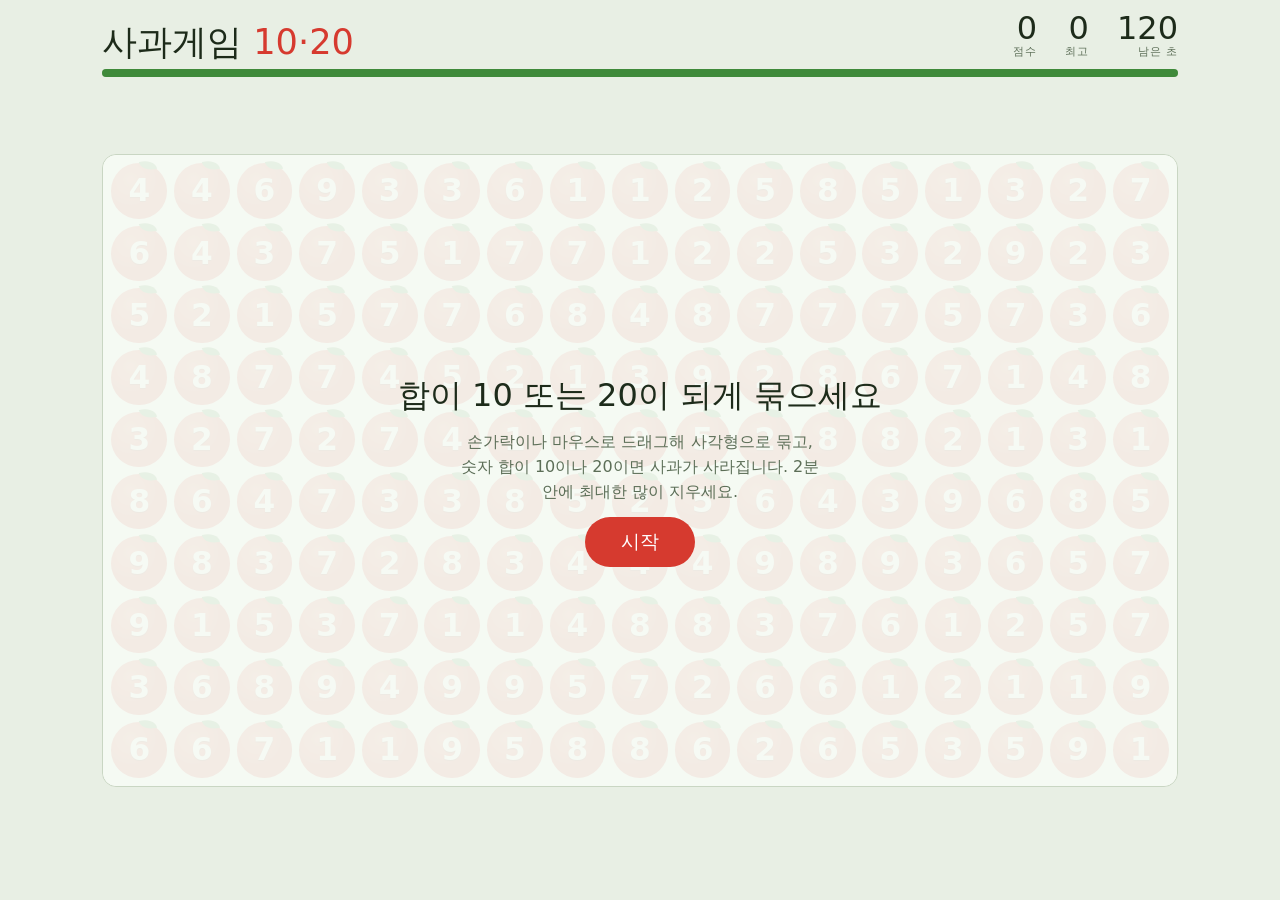
==== apple-game/index.html @ f0b2a9c8 "Add mobile-friendly Apple Game (sum 10 or 20) as standalone web app Co-Authored-By: Claude Sonnet 5." ====
<!doctype html>
<html lang="ko">
<head>
<meta charset="utf-8">
<meta name="viewport" content="width=device-width, initial-scale=1, viewport-fit=cover, user-scalable=no">
<meta name="theme-color" content="#e8efe4">
<meta name="mobile-web-app-capable" content="yes">
<meta name="apple-mobile-web-app-capable" content="yes">
<title>사과게임 10·20</title>
<link rel="manifest" href="manifest.webmanifest">
<link rel="icon" href="icon.svg" type="image/svg+xml">
<link rel="stylesheet" href="style.css">
</head>
<body>
<main class="app">
  <header>
    <h1>사과게임 <span>10·20</span></h1>
    <div class="stats">
      <div class="stat"><b id="score">0</b><small>점수</small></div>
      <div class="stat"><b id="best">0</b><small>최고</small></div>
      <div class="stat"><b id="time">120</b><small>남은 초</small></div>
    </div>
  </header>

  <div class="timer" id="timerbar"><i id="timerfill"></i></div>

  <section class="stage">
    <div class="boardbox" id="boardbox">
      <div id="board" role="grid" aria-label="사과 격자"></div>
      <div class="overlay" id="overlay">
        <h2 id="ov-title">합이 10 또는 20이 되게 묶으세요</h2>
        <p id="ov-text">손가락이나 마우스로 드래그해 사각형으로 묶고, 숫자 합이 10이나 20이면 사과가 사라집니다. 2분 안에 최대한 많이 지우세요.</p>
        <button id="start" type="button">시작</button>
      </div>
    </div>
  </section>

  <div class="live" id="live" aria-live="polite">&nbsp;</div>
</main>
<script src="game.js"></script>
</body>
</html>
---- apple-game/style.css ----
/* 레이아웃: 화면 높이를 꽉 채우는 한 화면 앱.
   헤더(점수) → 타이머 → 보드(남는 공간 중앙) → 안내 한 줄.
   보드는 가로·세로 둘 다 화면에 맞게 줄어들어 폰·태블릿·세로/가로 모두 스크롤 없이 보입니다. */
:root{
  --bg:#e8efe4; --panel:#f6faf3; --fg:#1d2b1a; --muted:#5c6e57; --line:#c9d6c3;
  --apple:#d63a2f; --apple-hi:#ef6a5a; --leaf:#3f8a3a; --sel:#f2b526; --ok:#2f9e44;
  --font-display:"Jua","Noto Sans KR",system-ui,sans-serif;
  --font-body:"Noto Sans KR",system-ui,sans-serif;
  --cols:17; --rows:10;
  color-scheme:light;
}
@media (prefers-color-scheme:dark){:root{
  --bg:#142015; --panel:#1b2b1c; --fg:#e6f0e2; --muted:#92a58c; --line:#2f4630;
  --apple:#e0483c; --apple-hi:#ff7a69; --leaf:#5fb35a; --sel:#f5c542; --ok:#4cc364; color-scheme:dark}}

*{box-sizing:border-box;-webkit-tap-highlight-color:transparent}
html,body{height:100%}
body{
  margin:0;background:var(--bg);color:var(--fg);font-family:var(--font-body);font-size:15px;
  overscroll-behavior:none;touch-action:manipulation;
  -webkit-user-select:none;user-select:none;-webkit-touch-callout:none;
}
.app{
  height:100%;max-width:1100px;margin:0 auto;display:flex;flex-direction:column;gap:10px;
  padding-top:max(12px,env(safe-area-inset-top,0px));
  padding-bottom:max(12px,env(safe-area-inset-bottom,0px));
  padding-left:max(12px,env(safe-area-inset-left,0px));
  padding-right:max(12px,env(safe-area-inset-right,0px));
}
header{display:flex;align-items:flex-end;justify-content:space-between;gap:12px}
h1{font-family:var(--font-display);font-weight:400;font-size:clamp(1.3rem,4vw,2.2rem);margin:0;line-height:1}
h1 span{color:var(--apple)}
.stats{display:flex;gap:clamp(12px,3vw,28px);font-variant-numeric:tabular-nums}
.stat{display:flex;flex-direction:column;align-items:flex-end}
.stat b{font-family:var(--font-display);font-weight:400;font-size:clamp(1.3rem,4vw,2rem);line-height:1}
.stat small{color:var(--muted);font-size:.7rem;letter-spacing:.08em}

.timer{height:8px;border-radius:4px;background:var(--line);overflow:hidden;flex:none}
.timer i{display:block;height:100%;width:100%;background:var(--leaf);transform-origin:left;transform:scaleX(1)}
.timer.low i{background:var(--apple)}

/* 남는 세로 공간 안에서 17:10 비율을 유지하며 가능한 크게 */
.stage{flex:1;min-height:0;display:flex;align-items:center;justify-content:center;container-type:size}
.boardbox{
  position:relative;background:var(--panel);border:1px solid var(--line);border-radius:14px;padding:6px;
  container-type:inline-size;
  width:min(100cqw, calc(100cqh * var(--cols) / var(--rows)));
  aspect-ratio:var(--cols) / var(--rows);
}
#board{
  display:grid;width:100%;height:100%;gap:2px;touch-action:none;
  grid-template-columns:repeat(var(--cols),1fr);grid-template-rows:repeat(var(--rows),1fr);
}
.cell{display:flex;align-items:center;justify-content:center;position:relative;border-radius:6px;min-width:0;min-height:0}
.apple{
  width:92%;height:92%;border-radius:50%;display:flex;align-items:center;justify-content:center;position:relative;
  background:radial-gradient(circle at 35% 30%,var(--apple-hi),var(--apple) 62%);
  color:#fff;font-weight:700;font-size:calc(100cqw / var(--cols) * .5);line-height:1;
  text-shadow:0 1px 1px rgba(0,0,0,.35);transition:transform .12s;
}
.apple::before{content:"";position:absolute;top:-6%;left:52%;width:28%;height:20%;background:var(--leaf);border-radius:0 100% 0 100%;transform:rotate(-15deg)}
.cell.sel{background:color-mix(in srgb,var(--sel) 45%,transparent);outline:2px solid var(--sel)}
.cell.sel.good{background:color-mix(in srgb,var(--ok) 45%,transparent);outline-color:var(--ok)}
.cell.sel .apple{transform:scale(1.08)}
.cell.gone .apple{display:none}
.cell.pop .apple{display:flex;animation:pop .35s forwards}
@keyframes pop{to{transform:scale(1.6);opacity:0}}

.live{flex:none;min-height:1.6em;text-align:center;color:var(--muted);font-variant-numeric:tabular-nums}
.live b{color:var(--fg)}
.live .ok{color:var(--ok);font-weight:700}

.overlay{
  position:absolute;inset:0;border-radius:14px;background:color-mix(in srgb,var(--panel) 92%,transparent);
  display:flex;flex-direction:column;align-items:center;justify-content:center;gap:12px;text-align:center;padding:16px;
}
.overlay[hidden]{display:none}
.overlay h2{font-family:var(--font-display);font-weight:400;font-size:clamp(1.3rem,5vw,2rem);margin:0;text-wrap:balance}
.overlay p{margin:0;color:var(--muted);max-width:36ch;line-height:1.55;font-size:clamp(.8rem,2.4vw,1rem)}
button{
  font:inherit;font-family:var(--font-display);font-size:1.2rem;background:var(--apple);color:#fff;border:0;
  border-radius:999px;padding:12px 36px;min-height:48px;cursor:pointer;touch-action:manipulation;
}
button:hover{filter:brightness(1.08)}
button:focus-visible{outline:3px solid var(--sel);outline-offset:2px}

/* 가로로 누운 폰: 세로 공간이 부족하므로 헤더·안내를 더 작게 */
@media (max-height:480px){
  .app{gap:6px}
  .overlay p{display:none}
  .overlay{gap:8px}
}
@media (prefers-reduced-motion:reduce){.apple{transition:none}.cell.pop .apple{animation:none}}
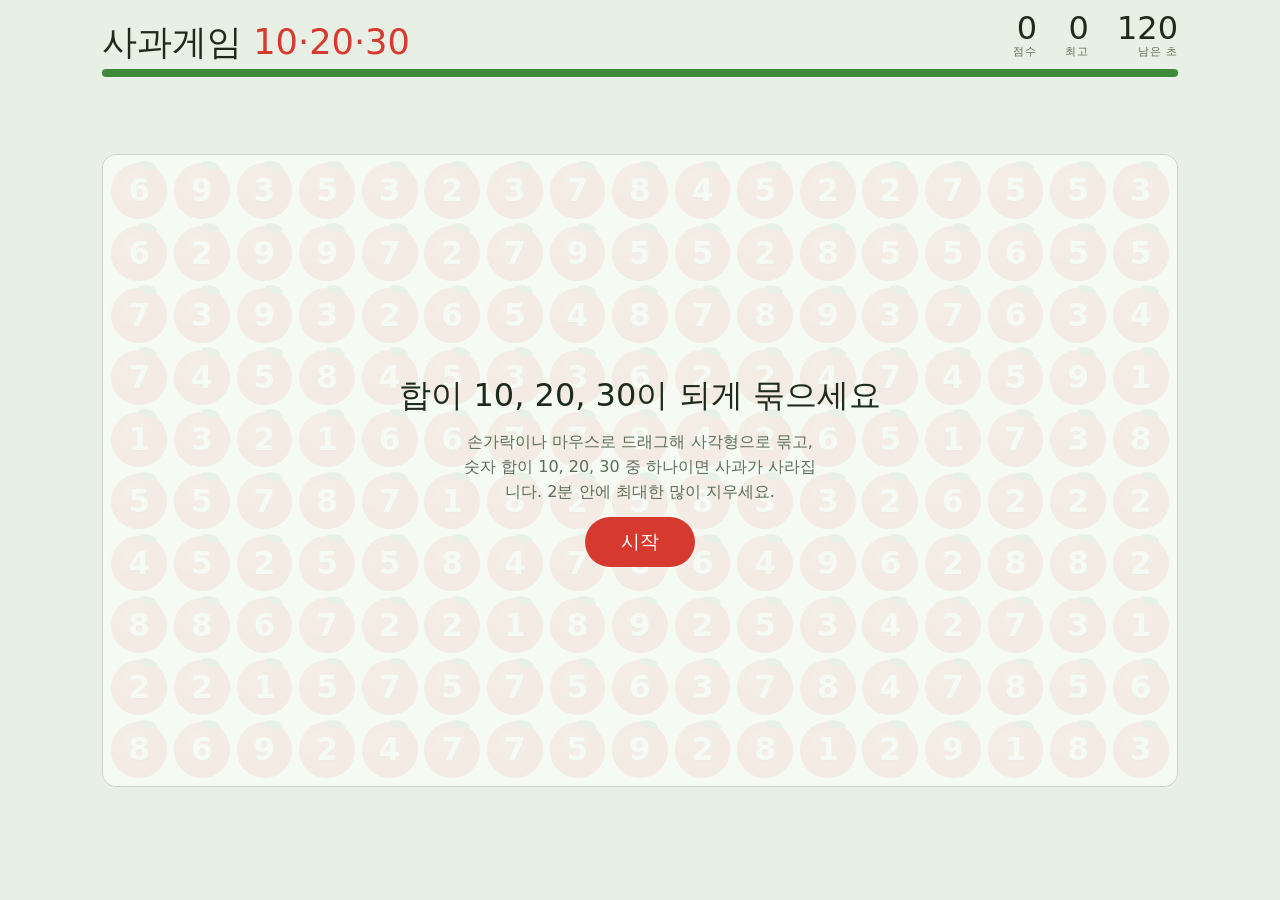
==== commit 58ea7d0c: "Apple game: also clear groups that sum to 30 Co-Authored-By: Claude Sonnet 5.5 <noreply@anthropic.co" ====
--- a/apple-game/index.html
+++ b/apple-game/index.html
@@ -6,7 +6,7 @@
 <meta name="theme-color" content="#e8efe4">
 <meta name="mobile-web-app-capable" content="yes">
 <meta name="apple-mobile-web-app-capable" content="yes">
-<title>사과게임 10·20</title>
+<title>사과게임 10·20·30</title>
 <link rel="manifest" href="manifest.webmanifest">
 <link rel="icon" href="icon.svg" type="image/svg+xml">
 <link rel="stylesheet" href="style.css">
@@ -14,7 +14,7 @@
 <body>
 <main class="app">
   <header>
-    <h1>사과게임 <span>10·20</span></h1>
+    <h1>사과게임 <span>10·20·30</span></h1>
     <div class="stats">
       <div class="stat"><b id="score">0</b><small>점수</small></div>
       <div class="stat"><b id="best">0</b><small>최고</small></div>
@@ -28,8 +28,8 @@
     <div class="boardbox" id="boardbox">
       <div id="board" role="grid" aria-label="사과 격자"></div>
       <div class="overlay" id="overlay">
-        <h2 id="ov-title">합이 10 또는 20이 되게 묶으세요</h2>
-        <p id="ov-text">손가락이나 마우스로 드래그해 사각형으로 묶고, 숫자 합이 10이나 20이면 사과가 사라집니다. 2분 안에 최대한 많이 지우세요.</p>
+        <h2 id="ov-title">합이 10, 20, 30이 되게 묶으세요</h2>
+        <p id="ov-text">손가락이나 마우스로 드래그해 사각형으로 묶고, 숫자 합이 10, 20, 30 중 하나이면 사과가 사라집니다. 2분 안에 최대한 많이 지우세요.</p>
         <button id="start" type="button">시작</button>
       </div>
     </div>
